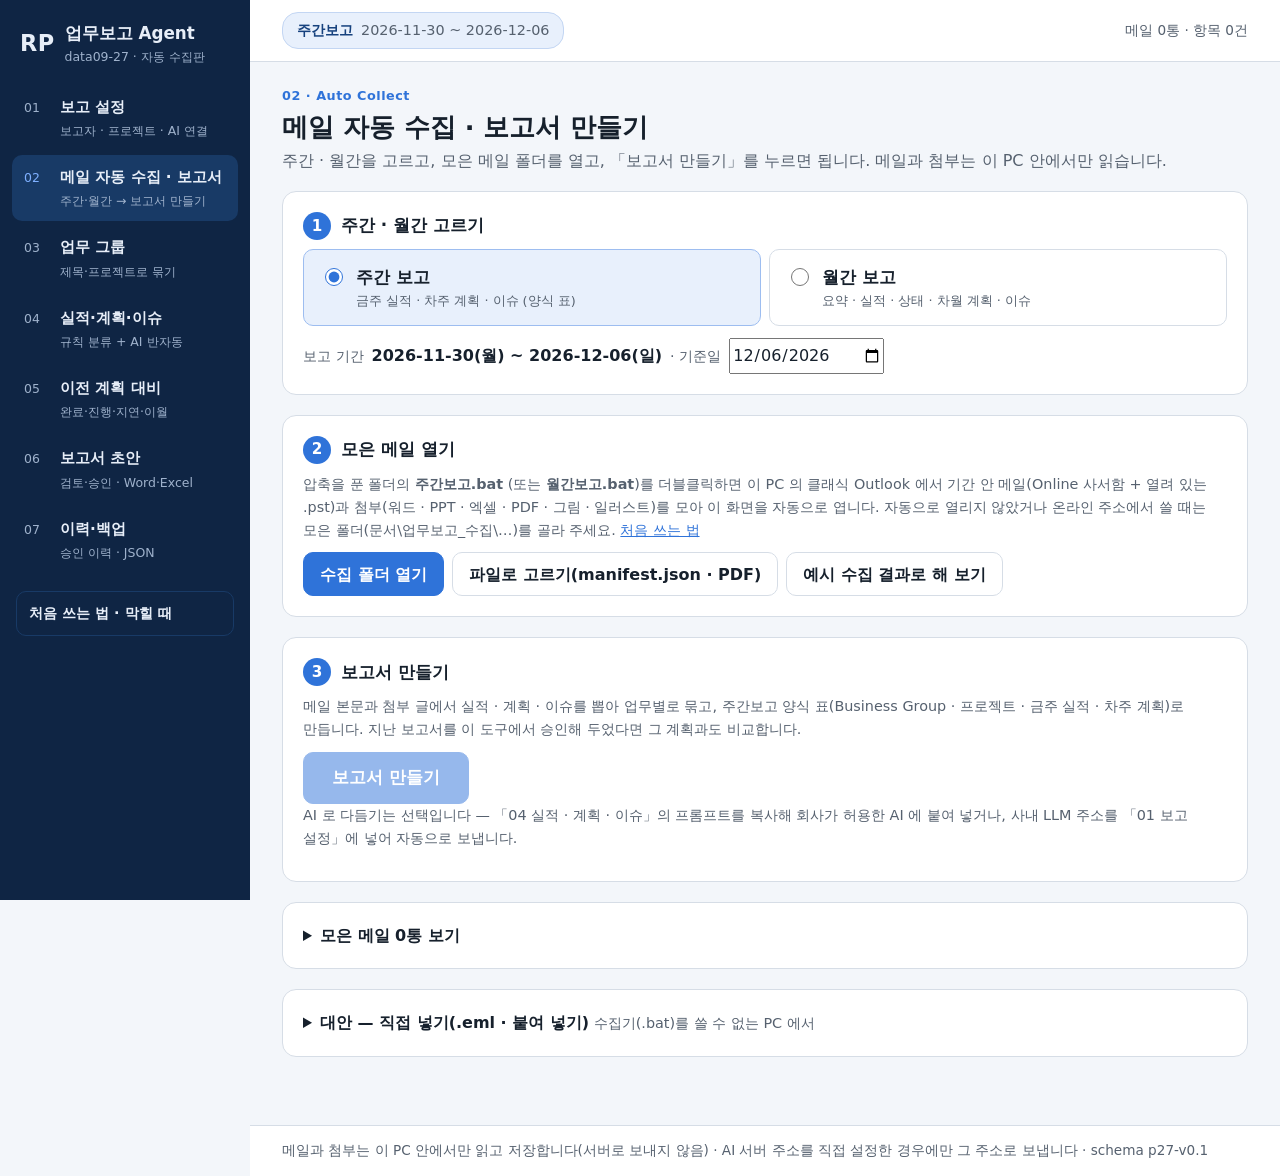
==== index.html @ 0776543c "1단계 개발 — 업무보고 자동생성 Agent(data09-10 과제 B 에서 분리한 자동화판) - 주간보고.bat · 월간보고.bat → 내 PC 수집기(PowerShell · 클" ====
<!doctype html>
<html lang="ko">
<head>
  <meta charset="utf-8">
  <meta name="viewport" content="width=device-width, initial-scale=1">
  <title>업무보고 자동생성 Agent</title>
  <meta name="description" content="주간·월간을 고르면 내 PC 의 클래식 Outlook(Online 사서함 + .pst)에서 기간 안 메일과 첨부(워드·PPT·엑셀·PDF·그림·일러스트)를 모아, 근거 메일이 붙은 주간·월간 업무보고 초안을 만드는 도구(data09-27)">
  <meta name="robots" content="noindex">
  <link rel="stylesheet" href="css/style.css">
</head>
<body class="task-b">
  <a class="skip" href="#main">본문으로 건너뛰기</a>
  <div class="shell">
    <aside class="side" aria-label="주 메뉴">
      <a class="brand" href="#/make">
        <span class="brand-mark" aria-hidden="true">RP</span>
        <span class="brand-text">
          <span class="brand-name">업무보고 Agent</span>
          <span class="brand-sub">data09-27 · 자동 수집판</span>
        </span>
      </a>
      <nav class="nav" id="nav"></nav>
      <a class="side-switch" href="guide.html">처음 쓰는 법 · 막힐 때</a>
    </aside>

    <div class="body">
      <header class="topbar">
        <a class="scope-chip" id="scopeChip" href="#/make"></a>
        <span class="topbar-note" id="storeNote"></span>
      </header>
      <div id="sampleBanner" class="sample-banner" hidden></div>
      <main id="main" class="main" tabindex="-1"></main>
      <footer class="site-footer">
        메일과 첨부는 이 PC 안에서만 읽고 저장합니다(서버로 보내지 않음) · AI 서버 주소를 직접 설정한 경우에만 그 주소로 보냅니다 · schema <span id="schemaVer"></span>
      </footer>
    </div>
  </div>

  <div id="toast" class="toast" role="status" aria-live="polite" hidden></div>

  <dialog id="dialog" class="dialog">
    <form method="dialog" class="dialog-body">
      <h2 id="dialogTitle"></h2>
      <div id="dialogContent"></div>
      <div class="dialog-actions" id="dialogActions"></div>
    </form>
  </dialog>

  <!-- 로컬 파일(file://)로 열어도 돌도록 module 이 아닌 일반 스크립트로 불러옵니다. pdf.js 는 PDF 첨부를 읽을 때만 불러옵니다 -->
  <script src="vendor/xlsx.full.min.js"></script>
  <script src="vendor/jszip.min.js"></script>
  <script src="js/report-logic.js"></script>
  <script src="js/collect-logic.js"></script>
  <script src="js/sample-collect.js"></script>
  <script src="js/readers.js"></script>
  <script src="js/ai-endpoint.js"></script>
  <script src="js/ai-panel.js"></script>
  <script src="js/app.js"></script>
</body>
</html>
---- css/style.css ----
/* Design Benchmarking Agent — 1단계 화면 스타일
   화면 구성은 제출자 웹 프로토타입(짙은 남색 사이드바 + 밝은 본문 + 파란 강조)을 따릅니다.
   360px 까지 반응형, 좁은 화면에서는 사이드바가 위쪽 메뉴로 바뀝니다. */
:root {
  --container-pad: 16px;
  --bg: #f3f6fa;
  --surface: #ffffff;
  --text: #16202c;
  --muted: #56616f;
  --line: #d6dde6;
  --primary: #2f73d9;
  --primary-dark: #215cb4;
  --primary-soft: #e8f0fc;
  --on-primary: #ffffff;
  --side: #0f2544;
  --side-2: #183a66;
  --on-side: #e7eef8;
  --on-side-muted: #9fb2cc;
  --danger: #b3261e;
  --warn-bg: #fff4d6;
  --ok: #1b6e3a;
  --fact: #1b6e3a;
  --obs: #8a4b00;
  --radius: 10px;
}
@media (min-width: 640px) { :root { --container-pad: 24px; } }
@media (min-width: 1024px) { :root { --container-pad: 32px; } }

*, *::before, *::after { box-sizing: border-box; }
html { -webkit-text-size-adjust: 100%; }
body {
  margin: 0;
  background: var(--bg);
  color: var(--text);
  font-family: "Pretendard", "Apple SD Gothic Neo", "Malgun Gothic", "Noto Sans KR", system-ui, sans-serif;
  font-size: 16px;
  line-height: 1.6;
  word-break: keep-all;
  overflow-wrap: break-word;
}
button, input, select, textarea { font: inherit; color: inherit; }
input[type="file"] { max-width: 100%; }
img { max-width: 100%; display: block; }
h1, h2, h3 { line-height: 1.3; margin: 0 0 .5em; }
h1 { font-size: 1.6rem; }
h2 { font-size: 1.2rem; }
h3 { font-size: 1.05rem; }
p { margin: 0 0 .75em; }
a { color: var(--primary); }
.sr { position: absolute; width: 1px; height: 1px; overflow: hidden; clip: rect(0 0 0 0); white-space: nowrap; }
.skip { position: absolute; left: -999px; }
.skip:focus { left: 8px; top: 8px; background: #fff; padding: 8px; z-index: 50; }
[hidden] { display: none !important; }

/* ── 뼈대: 사이드바 + 본문 ─────────────────── */
.shell { display: grid; grid-template-columns: 250px minmax(0, 1fr); min-height: 100vh; }
.side { background: var(--side); color: var(--on-side); padding: 20px 12px; position: sticky; top: 0; height: 100vh; overflow-y: auto; }
.brand { display: flex; align-items: center; gap: 10px; text-decoration: none; color: var(--on-side); padding: 0 8px 18px; }
.brand-mark { font-weight: 800; font-size: 1.4rem; letter-spacing: .02em; }
.brand-text { display: flex; flex-direction: column; min-width: 0; }
.brand-name { font-weight: 800; font-size: 1.05rem; }
.brand-sub { font-size: .78rem; color: var(--on-side-muted); }
.nav { display: flex; flex-direction: column; gap: 4px; }
.nav a {
  display: grid; grid-template-columns: 28px minmax(0, 1fr); gap: 2px 8px; align-items: baseline;
  padding: 10px 12px; border-radius: var(--radius); color: var(--on-side); text-decoration: none;
}
.nav a .no { font-size: .78rem; color: var(--on-side-muted); }
.nav a .t { font-weight: 700; font-size: .95rem; }
.nav a .s { grid-column: 2; font-size: .78rem; color: var(--on-side-muted); }
.nav a:hover { background: rgba(255, 255, 255, .06); }
.nav a[aria-current="page"] { background: var(--side-2); }
.nav a[aria-current="page"] .no { color: #7fb0ff; }

.body { min-width: 0; display: flex; flex-direction: column; }
.topbar {
  display: flex; flex-wrap: wrap; align-items: center; gap: 8px 16px;
  padding: 12px var(--container-pad); background: var(--surface); border-bottom: 1px solid var(--line);
  position: sticky; top: 0; z-index: 10;
}
.scope-chip {
  display: inline-flex; flex-wrap: wrap; gap: 2px 8px; align-items: center; min-width: 0; max-width: 100%;
  padding: 6px 14px; border-radius: 16px; background: var(--primary-soft); border: 1px solid #c3d6f3;
  color: #17427e; font-weight: 700; font-size: .9rem; text-decoration: none;
}
.scope-chip .dim { font-weight: 500; color: var(--muted); }
.topbar-note { margin-left: auto; font-size: .85rem; color: var(--muted); }
.sample-banner { background: var(--warn-bg); border-bottom: 1px solid #e8cf85; color: #5a4400; font-size: .92rem; padding: 8px var(--container-pad); }
.main { padding: 24px var(--container-pad) 48px; width: 100%; max-width: calc(1280px + 2 * var(--container-pad)); }
.main:focus { outline: none; }
.site-footer { margin-top: auto; border-top: 1px solid var(--line); background: var(--surface); color: var(--muted); font-size: .85rem; padding: 14px var(--container-pad); }

@media (max-width: 1023px) {
  .shell { grid-template-columns: minmax(0, 1fr); }
  .side { position: static; height: auto; padding: 12px var(--container-pad); }
  .brand { padding: 0 0 10px; }
  .nav { flex-direction: row; flex-wrap: wrap; gap: 4px; }
  .nav a { display: inline-flex; gap: 6px; padding: 6px 10px; }
  .nav a .s { display: none; }
  .topbar { position: static; }
}

/* ── 공통 부품 ─────────────────────────── */
.stage { font-size: .8rem; font-weight: 800; color: var(--primary); letter-spacing: .04em; margin-bottom: 4px; }
.page-head { display: flex; flex-wrap: wrap; align-items: flex-end; gap: 8px 16px; margin-bottom: 18px; }
.page-head .titles { margin-right: auto; min-width: 0; }
.page-head h1 { margin: 0; }
.page-head .lead { color: var(--muted); margin: 4px 0 0; }
.card { background: var(--surface); border: 1px solid var(--line); border-radius: 14px; padding: 20px; margin-bottom: 20px; min-width: 0; }
.card > h2 { font-size: 1.05rem; }
.note { color: var(--muted); font-size: .9rem; }
.grid-2 { display: grid; grid-template-columns: repeat(2, minmax(0, 1fr)); gap: 20px; }
@media (max-width: 900px) { .grid-2 { grid-template-columns: minmax(0, 1fr); } }

.btn {
  display: inline-flex; align-items: center; justify-content: center; gap: 8px;
  min-height: 44px; padding: 8px 16px; border-radius: var(--radius);
  border: 1px solid var(--line); background: var(--surface); cursor: pointer; font-weight: 700; text-decoration: none; color: var(--text);
}
.btn:hover { border-color: var(--primary); }
.btn:disabled { opacity: .5; cursor: not-allowed; }
.btn-primary { background: var(--primary); color: var(--on-primary); border-color: var(--primary); }
.btn-primary:hover { background: var(--primary-dark); }
.btn-danger { color: var(--danger); border-color: var(--danger); }
.btn-sm { min-height: 36px; padding: 4px 12px; font-size: .9rem; }
.btn-big { min-height: 52px; font-size: 1.05rem; padding: 12px 28px; }
.btn-row { display: flex; flex-wrap: wrap; gap: 8px; }

/* 선택 칸(Scope Setup) */
.seg { display: flex; flex-wrap: wrap; gap: 8px; }
.opt-grid { display: grid; grid-template-columns: repeat(auto-fill, minmax(180px, 1fr)); gap: 10px; }
.opt {
  position: relative; display: flex; gap: 10px; align-items: flex-start; padding: 10px 12px; min-height: 52px;
  border: 1px solid var(--line); border-radius: var(--radius); background: var(--surface); cursor: pointer; min-width: 0;
}
.opt input { margin-top: 4px; flex: none; width: 18px; height: 18px; accent-color: var(--primary); }
.opt .t { font-weight: 700; display: block; }
.opt .s { font-size: .8rem; color: var(--muted); display: block; }
.opt:has(input:checked) { background: var(--primary-soft); border-color: #9dbdf0; }
.opt .avail { font-size: .78rem; color: var(--muted); }
.opt .avail.zero { color: var(--obs); }
.summary { display: grid; grid-template-columns: max-content minmax(0, 1fr); gap: 6px 16px; margin: 0; }
.summary dt { color: var(--muted); font-size: .9rem; }
.summary dd { margin: 0; font-weight: 700; min-width: 0; }
.scope-id { font-family: ui-monospace, Menlo, Consolas, monospace; font-size: 1.15rem; color: #17427e; }

/* 양식 */
.form-grid { display: grid; grid-template-columns: repeat(3, minmax(0, 1fr)); gap: 14px 18px; }
.form-grid .span-all { grid-column: 1 / -1; }
@media (max-width: 1100px) { .form-grid { grid-template-columns: repeat(2, minmax(0, 1fr)); } }
@media (max-width: 560px) { .form-grid { grid-template-columns: minmax(0, 1fr); } }
.field { display: flex; flex-direction: column; gap: 4px; min-width: 0; }
.field > span { font-weight: 700; font-size: .9rem; }
.field > span .req { color: var(--danger); margin-left: 4px; }
.field input, .field select, .field textarea {
  width: 100%; min-height: 44px; padding: 8px 10px; border: 1px solid var(--line); border-radius: var(--radius); background: var(--surface);
}
.field textarea { min-height: 80px; resize: vertical; }
.field .hint { font-size: .82rem; color: var(--muted); }
.field .err { color: var(--danger); font-size: .88rem; }
.field.invalid input, .field.invalid select, .field.invalid textarea { border-color: var(--danger); }
fieldset.block { border: 1px solid var(--line); border-radius: 14px; padding: 16px 18px 18px; margin: 0 0 18px; background: var(--surface); min-width: 0; }
fieldset.block legend { font-weight: 800; padding: 0 6px; }
.kind { display: inline-block; font-size: .75rem; font-weight: 800; padding: 1px 8px; border-radius: 999px; margin-left: 6px; vertical-align: middle; }
.kind.fact { background: #e3f3e8; color: var(--fact); }
.kind.obs { background: #fdf0dc; color: var(--obs); }
.kind.meta { background: #eef1f5; color: var(--muted); }
.submit-bar { display: flex; justify-content: flex-end; gap: 8px; flex-wrap: wrap; position: sticky; bottom: 0; background: var(--bg); padding: 12px 0; }

/* 이미지 목록(등록 화면) */
.media-list { display: grid; grid-template-columns: repeat(auto-fill, minmax(200px, 1fr)); gap: 12px; margin-top: 12px; }
.media-item { border: 1px solid var(--line); border-radius: var(--radius); padding: 8px; display: flex; flex-direction: column; gap: 6px; min-width: 0; background: #fafbfd; }
.media-item .thumb { aspect-ratio: 4 / 3; background: #e9eef4; border-radius: 6px; display: flex; align-items: center; justify-content: center; overflow: hidden; color: var(--muted); font-size: .85rem; text-align: center; padding: 6px; }
.media-item .thumb img { width: 100%; height: 100%; object-fit: contain; }
.media-item select, .media-item input { width: 100%; min-height: 38px; padding: 4px 8px; border: 1px solid var(--line); border-radius: 8px; background: #fff; }

/* 표 */
.table-wrap { overflow-x: auto; border: 1px solid var(--line); border-radius: var(--radius); background: var(--surface); }
table.list { width: 100%; border-collapse: collapse; font-size: .92rem; }
table.list th, table.list td { padding: 8px 10px; border-bottom: 1px solid var(--line); text-align: left; vertical-align: top; }
table.list th { background: #eef2f7; white-space: nowrap; }
table.list td.num, table.list th.num { text-align: right; white-space: nowrap; }
table.list td.zero { color: #a3adba; }
table.list tr.differs td { background: #fffaf0; }
table.list td.blk { color: var(--muted); font-size: .82rem; white-space: nowrap; }
.heat-1 { background: #eef4fd; } .heat-2 { background: #d9e7fb; } .heat-3 { background: #bcd4f7; }

/* 통계 타일 */
.tiles { display: grid; grid-template-columns: repeat(4, minmax(0, 1fr)); gap: 12px; margin-bottom: 20px; }
@media (max-width: 900px) { .tiles { grid-template-columns: repeat(2, minmax(0, 1fr)); } }
.tile { background: var(--surface); border: 1px solid var(--line); border-radius: 14px; padding: 14px 16px; min-width: 0; }
.tile .k { font-size: .85rem; color: var(--muted); }
.tile .v { font-size: 1.6rem; font-weight: 800; }

/* 갤러리 */
.filters { display: grid; grid-template-columns: repeat(auto-fit, minmax(150px, 1fr)); gap: 12px; align-items: end; }
.gallery { display: grid; grid-template-columns: repeat(auto-fill, minmax(230px, 1fr)); gap: 16px; }
.mcard { background: var(--surface); border: 1px solid var(--line); border-radius: 14px; overflow: hidden; display: flex; flex-direction: column; min-width: 0; }
.mcard.picked { border-color: var(--primary); box-shadow: 0 0 0 2px var(--primary-soft); }
.mcard .img { aspect-ratio: 4 / 3; background: #e9eef4; display: flex; align-items: center; justify-content: center; color: var(--muted); font-size: .9rem; }
.mcard .img img { width: 100%; height: 100%; object-fit: contain; }
.mcard .bd { padding: 12px 14px; display: flex; flex-direction: column; gap: 6px; flex: 1; }
.mcard .nm { font-weight: 800; }
.mcard .nm a { color: var(--text); text-decoration: none; }
.mcard .nm a:hover { color: var(--primary); }
.mcard .spec { font-size: .85rem; color: var(--muted); }
.mcard .ft { display: flex; flex-wrap: wrap; gap: 6px; padding: 0 14px 14px; }
.tags { display: flex; flex-wrap: wrap; gap: 6px; }
.tag { display: inline-block; padding: 2px 10px; border-radius: 999px; background: var(--primary-soft); color: #17427e; font-size: .78rem; font-weight: 700; }
.tag.muted { background: #eef1f5; color: var(--muted); }
.tag.warn { background: #fdecea; color: #7a1c14; }
.tag.ok { background: #e3f3e8; color: var(--ok); }

/* Side-by-Side */
.sbs { display: grid; gap: 12px; }
.sbs-row { display: grid; grid-template-columns: 120px repeat(var(--n), minmax(0, 1fr)); gap: 12px; align-items: start; }
.sbs-row .lab { font-weight: 800; font-size: .9rem; padding-top: 6px; }
.sbs-cell { background: var(--surface); border: 1px solid var(--line); border-radius: 10px; min-width: 0; overflow: hidden; }
.sbs-cell .img { aspect-ratio: 4 / 3; background: #e9eef4; display: flex; align-items: center; justify-content: center; color: var(--muted); font-size: .85rem; text-align: center; padding: 4px; }
.sbs-cell .img img { width: 100%; height: 100%; object-fit: contain; }
.sbs-cell .cap { padding: 6px 10px; font-weight: 700; font-size: .9rem; }
@media (max-width: 700px) {
  .sbs-row { grid-template-columns: repeat(2, minmax(0, 1fr)); }
  .sbs-row .lab { grid-column: 1 / -1; padding-top: 0; }
}

/* 상세 */
.detail-top { display: grid; grid-template-columns: minmax(0, 3fr) minmax(0, 2fr); gap: 20px; }
@media (max-width: 900px) { .detail-top { grid-template-columns: minmax(0, 1fr); } }
.viewer .main-img { aspect-ratio: 4 / 3; background: #e9eef4; border-radius: 10px; display: flex; align-items: center; justify-content: center; overflow: hidden; color: var(--muted); }
.viewer .main-img img { width: 100%; height: 100%; object-fit: contain; }
.thumbs { display: flex; flex-wrap: wrap; gap: 8px; margin-top: 10px; }
.thumbs button { border: 2px solid var(--line); border-radius: 8px; background: #fff; padding: 4px 8px; cursor: pointer; font-size: .82rem; font-weight: 700; min-height: 36px; }
.thumbs button[aria-pressed="true"] { border-color: var(--primary); color: var(--primary); }
dl.kvs { display: grid; grid-template-columns: max-content minmax(0, 1fr); gap: 4px 14px; margin: 0; font-size: .92rem; }
dl.kvs dt { color: var(--muted); }
dl.kvs dd { margin: 0; min-width: 0; }
.blocks { display: grid; grid-template-columns: repeat(2, minmax(0, 1fr)); gap: 16px; }
@media (max-width: 900px) { .blocks { grid-template-columns: minmax(0, 1fr); } }

/* 가져오기 */
.map-grid { display: grid; grid-template-columns: repeat(auto-fill, minmax(260px, 1fr)); gap: 10px 16px; }
.map-row { display: flex; flex-direction: column; gap: 4px; min-width: 0; border: 1px solid var(--line); border-radius: 10px; padding: 8px 10px; background: #fafbfd; }
.map-row .col { font-weight: 800; }
.map-row .ex { font-size: .8rem; color: var(--muted); overflow: hidden; text-overflow: ellipsis; white-space: nowrap; }
.map-row select { min-height: 38px; border: 1px solid var(--line); border-radius: 8px; padding: 4px 8px; background: #fff; width: 100%; }

.alert { padding: 10px 14px; border-radius: var(--radius); margin: 10px 0; }
.alert.warn { background: #fdecea; color: #7a1c14; }
.alert.info { background: #eaf1fa; color: #123a66; }
.empty { text-align: center; padding: 40px 16px; color: var(--muted); }

/* 대화상자·알림 */
.dialog { border: none; border-radius: 12px; padding: 0; width: min(640px, calc(100vw - 32px)); max-height: calc(100vh - 32px); }
.dialog::backdrop { background: rgba(0, 0, 0, .45); }
.dialog-body { padding: 20px; }
.dialog-actions { display: flex; justify-content: flex-end; gap: 8px; margin-top: 16px; flex-wrap: wrap; }
.toast { position: fixed; left: 50%; bottom: 24px; transform: translateX(-50%); background: #1b2430; color: #fff; padding: 12px 18px; border-radius: var(--radius); z-index: 100; max-width: calc(100vw - 32px); }
.toast.error { background: var(--danger); }

/* 인쇄: 비교표만 */
/* ── 2026-09-29 추가: 07 Insight · 08 Report · 09 피드백 · 10 운영 루프 ── */
table.list td.up { background: #e3f4e8; }
table.list td.down { background: #fde8e6; }
table.list tr.sum th, table.list tr.sum td { background: #eef2f7; font-weight: 700; }
table.list td.pre { white-space: pre-line; min-width: 200px; }
.sw-grid { display: grid; grid-template-columns: repeat(auto-fit, minmax(min(100%, 260px), 1fr)); gap: 12px; }
.sw-card { border: 1px solid var(--line); border-radius: var(--radius); padding: 12px 14px; min-width: 0; }
.sw-card h3 { margin: 0 0 6px; }
.sw-card ul { margin: 2px 0 8px; padding-left: 20px; }
.sw-k { font-weight: 800; font-size: .88rem; }
.sw-k.ok { color: var(--ok); }
.sw-k.bad { color: var(--danger); }
ol.loop { list-style: none; margin: 0; padding: 0; display: grid; gap: 8px; }
ol.loop li { display: flex; flex-wrap: wrap; align-items: center; justify-content: space-between; gap: 8px; border: 1px solid var(--line); border-radius: var(--radius); padding: 6px 10px; }
ol.loop li.done { background: #eef8f1; border-color: #b9dfc5; }
ol.loop li .opt { border: 0; padding: 0; min-height: 44px; flex: 1 1 220px; }
.nav a .s.badge-warn { color: #ffd98a; font-weight: 700; }
.rp-screen { padding: 24px; }
.rp-screen .rp-fb { margin-top: 8px; }

@media print {
  .side, .topbar, .site-footer, .sample-banner, .no-print, .toast { display: none !important; }
  .shell { display: block; }
  body { background: #fff; font-size: 11pt; }
  .main { padding: 0; max-width: none; }
  .card { border: none; padding: 0; }
  .table-wrap { overflow: visible; border: none; }
  table.list th, table.list td { padding: 4px 6px; }
  .print-only { display: block !important; }
  .sbs-row { break-inside: avoid; }
}
.print-only { display: none; }

/* ── 과제 전환 링크 (2026-09-29, 과제 B 추가) ── */
.side-switch {
  display: block; margin: 18px 4px 0; padding: 10px 12px; border: 1px solid var(--side-2); border-radius: var(--radius);
  color: var(--on-side); text-decoration: none; font-weight: 700; font-size: .9rem;
}
.side-switch:hover { background: rgba(255, 255, 255, .06); }
@media (max-width: 1023px) { .side-switch { display: inline-block; margin: 8px 0 0; padding: 6px 10px; } }

/* ── 과제 B · 업무보고 Agent ── */
.drop { display: flex; flex-wrap: wrap; align-items: center; gap: 10px 16px; padding: 22px; border: 2px dashed var(--line); border-radius: 14px; background: #fafbfd; margin-bottom: 12px; }
.drop.over { border-color: var(--primary); background: var(--primary-soft); }
.btn input[type="file"] { position: absolute; width: 1px; height: 1px; overflow: hidden; clip: rect(0 0 0 0); }
.btn { position: relative; }
.pj-rows { display: grid; gap: 10px; margin-bottom: 12px; }
.pj-row { display: grid; grid-template-columns: minmax(0, 1fr) minmax(0, 2fr) auto; gap: 10px; align-items: end; }
@media (max-width: 700px) { .pj-row { grid-template-columns: minmax(0, 1fr); } }
.nowrap { white-space: nowrap; }
.att { font-size: .82rem; color: var(--muted); }
a.evlink { display: inline-block; margin: 0 6px 2px 0; font-weight: 800; font-size: .85rem; }
table.list.items td { min-width: 90px; }
table.list.items td.wide { min-width: 260px; }
table.list.items select, table.list.items input[type="text"], table.list.items input[type="date"], table.list.items textarea {
  width: 100%; min-height: 36px; padding: 4px 6px; border: 1px solid var(--line); border-radius: 8px; background: #fff;
}
table.list.items textarea { resize: vertical; }
table.list tr.excluded td { opacity: .5; }
table.list tr.inferred textarea { font-style: italic; }
.mono { font-family: ui-monospace, Menlo, Consolas, monospace; font-size: .85rem; }
.steps { margin: 8px 0 12px; padding-left: 22px; }
.steps li { margin: 4px 0; }
pre.mail-body { white-space: pre-wrap; word-break: keep-all; overflow-wrap: break-word; font-family: inherit; background: #fafbfd; border: 1px solid var(--line); border-radius: var(--radius); padding: 12px 14px; margin: 0 0 10px; }
.paper { padding: 28px; }
.paper .rp h1 { font-size: 1.4rem; }
.paper .rp h2 { font-size: 1.1rem; }
.paper .rp a.ev { text-decoration: none; }
@media (max-width: 700px) {
  .paper { padding: 16px; }
  .paper .rp table { display: block; overflow-x: auto; } /* 좁은 화면에서는 표만 옆으로 밀어 봅니다 */
}
@media print {
  .task-b .paper { border: none; padding: 0; }
}

/* 2026-09-29 오후 늦게 — 평가 8기준 표 · AI 연결 설정 */
.blocks > .span-all { grid-column: 1 / -1; }
.eval-table th[scope="row"] { min-width: 220px; }
.eval-table td select { min-width: 84px; }
.eval-table td input { min-width: 220px; width: 100%; }
.ai-send { display: inline-flex; align-items: center; flex-wrap: wrap; gap: 4px; }

/* 2026-09-30 — 보고서 목적별 비중 · Radar Chart · 내 PC 에서 쓰기 */
.weight-grid { display: grid; grid-template-columns: repeat(auto-fit, minmax(min(100%, 150px), 1fr)); gap: 10px; margin: 8px 0; }
.weight-grid input { width: 100%; }
.wt-ok { color: var(--ok); }
.wt-bad { color: var(--danger); }
.radar-box { margin-top: 12px; }
.radar-fig { margin: 0; display: flex; flex-wrap: wrap; gap: 12px 20px; align-items: center; }
.radar-fig svg { flex: 1 1 320px; min-width: 0; height: auto; }
.radar-fig figcaption { flex: 1 1 200px; min-width: 0; }
.radar-legend { list-style: none; margin: 0; padding: 0; font-size: .92rem; }
.radar-legend li { margin: 3px 0; }
.radar-legend .muted { color: var(--muted); }
.radar-key { display: inline-block; width: 20px; border-top: 3px solid; margin-right: 8px; vertical-align: middle; }
.local-use ol { margin: 0 0 12px; padding-left: 22px; }
.local-use li { margin: 4px 0; }

/* ── data09-27: 02 메일 자동 수집 · 보고서 (한 화면) ── */
.step h2 { display: flex; align-items: center; gap: 10px; }
.step-no { display: inline-grid; place-items: center; width: 28px; height: 28px; border-radius: 50%; background: var(--primary); color: var(--on-primary); font-size: .95rem; flex: none; }
.seg.big .opt { flex: 1 1 220px; padding: 14px 16px; }
.seg.big .opt .t { font-size: 1.05rem; }
.inline-row { display: flex; flex-wrap: wrap; align-items: center; gap: 6px 8px; margin-top: 12px; }
.inline-row input[type="date"] { min-height: 36px; }
.btn-lg { min-height: 52px; padding: 10px 28px; font-size: 1.05rem; }
.btn[disabled] { opacity: .5; cursor: not-allowed; }
.tile .v.small { font-size: 1.15rem; white-space: nowrap; }
.tile .note { margin-top: 2px; font-size: .8rem; }
.warn-text { color: var(--obs); }
details.card > summary { cursor: pointer; list-style-position: inside; }
details.card[open] > summary { margin-bottom: 12px; }
.att-detail { border-top: 1px solid var(--line); padding: 8px 0; }
.att-detail > summary { cursor: pointer; overflow-wrap: anywhere; }
.att .tag { margin-left: 4px; }
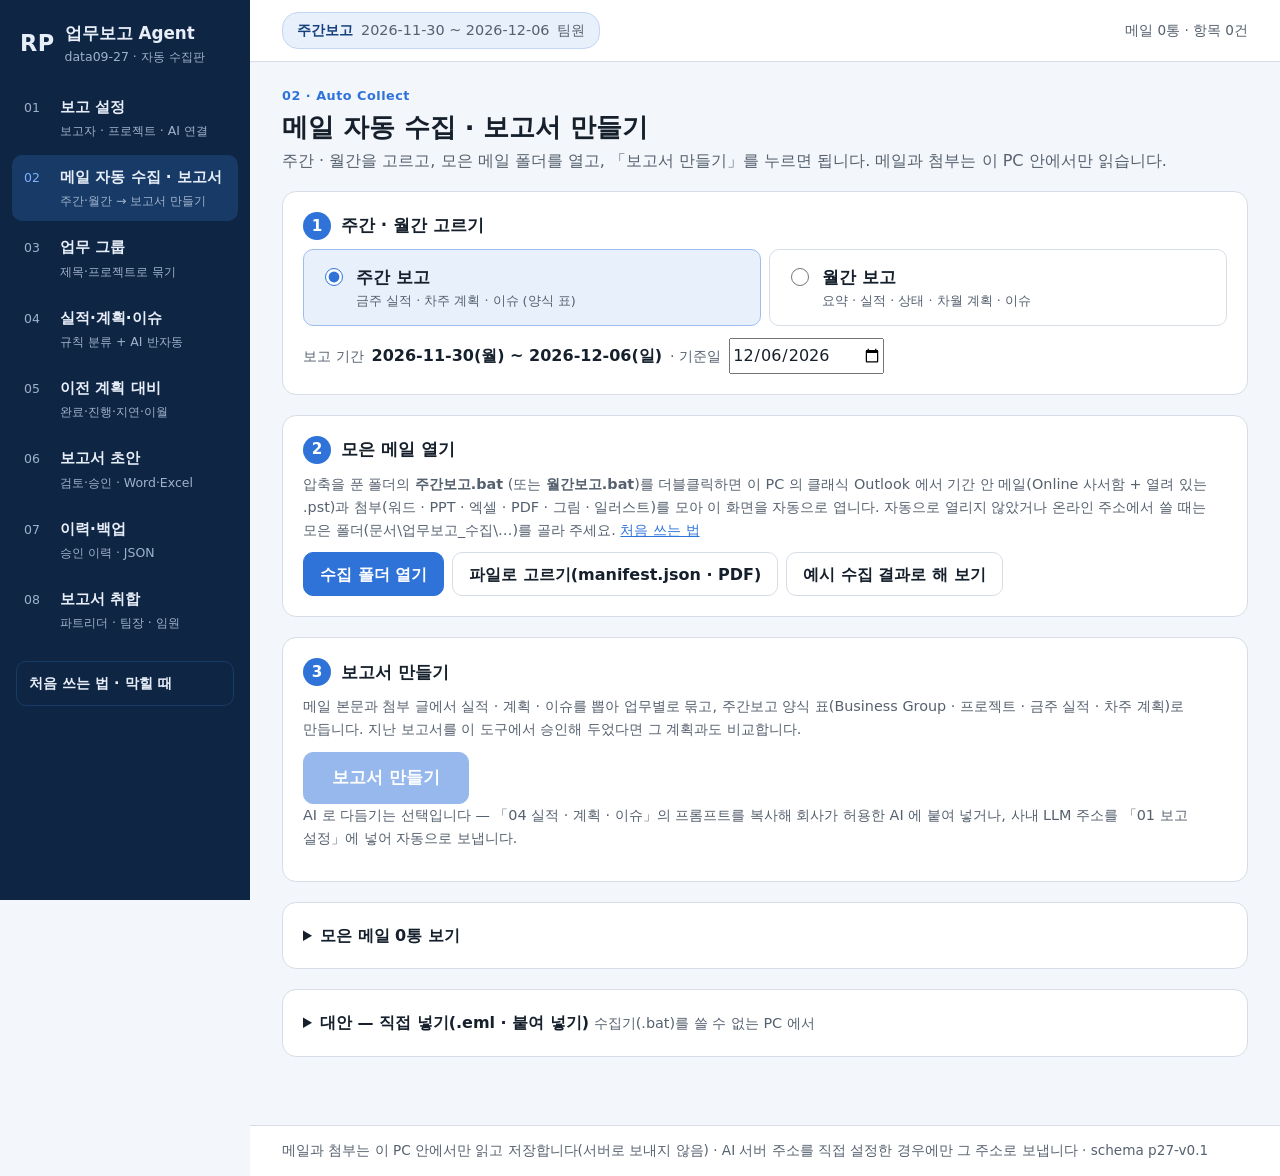
==== commit 9823a951: "확인 질문 답변 반영 — Online 받은·보낸만, 켜진 Outlook, 사내 LLM 권장, 보고 단계·보고서 취합 (기획서 v0.2) - 안내: 회사 Outlook PC 에서 실" ====
--- a/index.html
+++ b/index.html
@@ -50,6 +50,7 @@
   <script src="vendor/xlsx.full.min.js"></script>
   <script src="vendor/jszip.min.js"></script>
   <script src="js/report-logic.js"></script>
+  <script src="js/rollup-logic.js"></script>
   <script src="js/collect-logic.js"></script>
   <script src="js/sample-collect.js"></script>
   <script src="js/readers.js"></script>
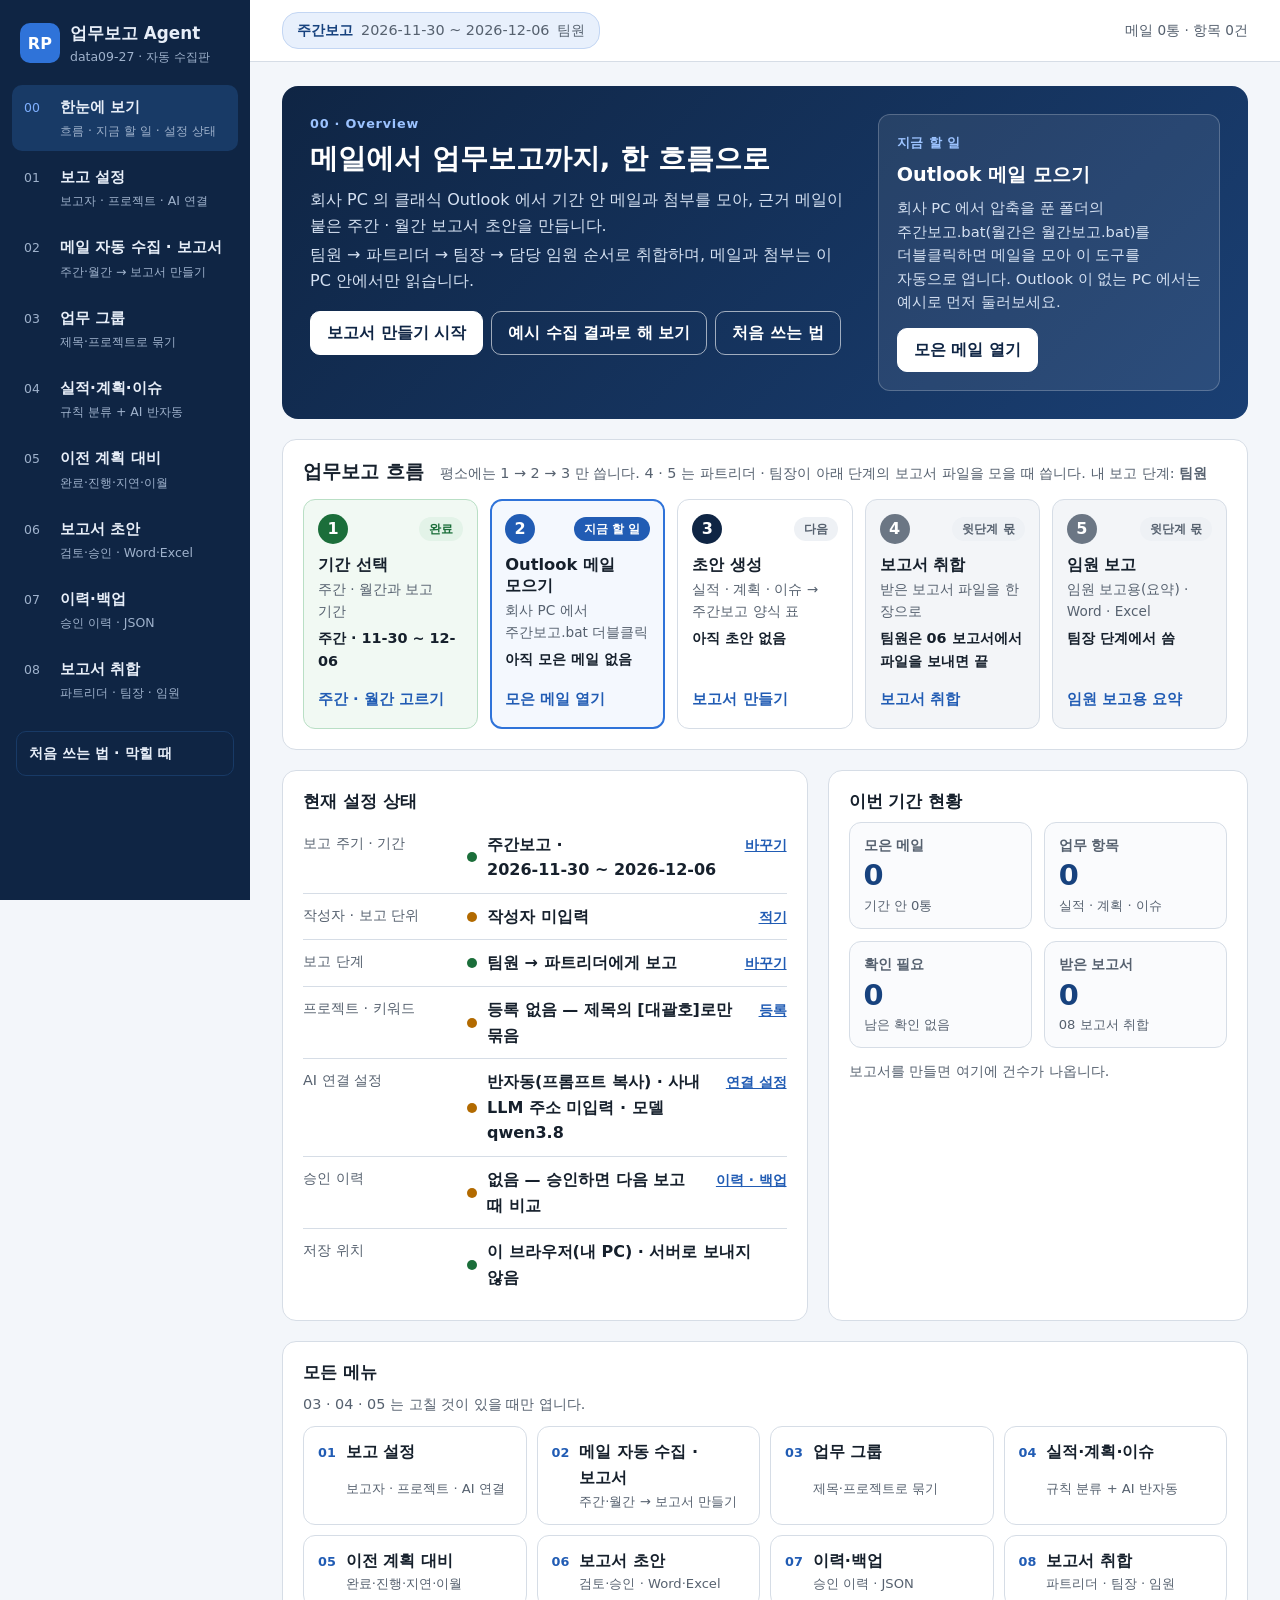
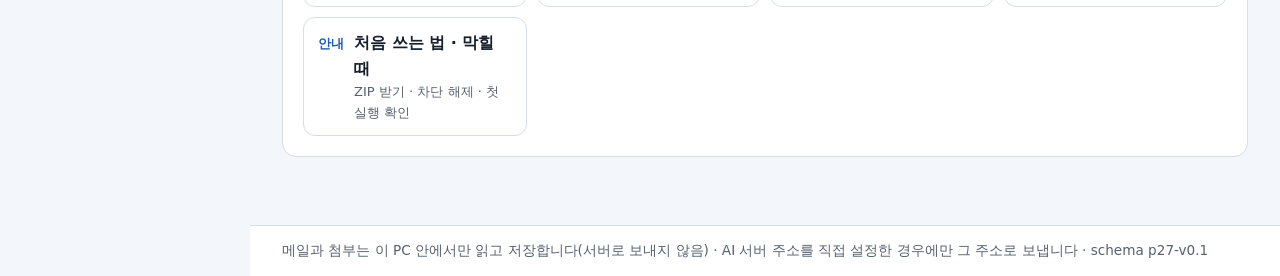
==== commit 42b10917: "메인 디자인 — 첫 화면 「00 한눈에 보기」(흐름 · 지금 할 일 · 설정 상태) (기획서 v0.4) - 새 첫 화면 #/home: 남색 머리 띠(설명 · 들어가기 버튼 · 지금" ====
--- a/index.html
+++ b/index.html
@@ -12,7 +12,7 @@
   <a class="skip" href="#main">본문으로 건너뛰기</a>
   <div class="shell">
     <aside class="side" aria-label="주 메뉴">
-      <a class="brand" href="#/make">
+      <a class="brand" href="#/home">
         <span class="brand-mark" aria-hidden="true">RP</span>
         <span class="brand-text">
           <span class="brand-name">업무보고 Agent</span>
--- a/css/style.css
+++ b/css/style.css
@@ -375,3 +375,88 @@
 .att-detail { border-top: 1px solid var(--line); padding: 8px 0; }
 .att-detail > summary { cursor: pointer; overflow-wrap: anywhere; }
 .att .tag { margin-left: 4px; }
+
+/* 2026-09-30 「메일로 송/수신」 — 받은 메일에서 찾은 보고서 파일 · 임원 보고용 요약 미리보기 */
+.found { border: 1px solid var(--line); border-radius: 12px; padding: 12px 14px; margin-bottom: 12px; background: #fafbfd; }
+.found h3 { margin: 0 0 8px; font-size: 1rem; }
+.found td .tag + .tag { margin-left: 4px; }
+.exec-preview { display: block; width: 100%; min-height: 520px; border: 1px solid var(--line); border-radius: 8px; background: #fff; margin-top: 8px; }
+
+/* ── 2026-09-30 「메인디자인 요청드립니다」 — 00 한눈에 보기(첫 화면) ──
+   남색 머리 띠(흐름 소개 + 지금 할 일) → 흐름 다섯 단계 → 설정 상태 · 이번 기간 현황 → 모든 메뉴.
+   색은 기존 토큰(남색 사이드바 · 파란 강조)을 그대로 쓰고, 글자 대비는 모두 4.5:1 이상으로 계산해 골랐습니다. */
+.brand-mark { display: inline-grid; place-items: center; width: 40px; height: 40px; border-radius: 10px; background: var(--primary); color: var(--on-primary); font-size: 1rem; flex: none; }
+.home > * { margin-bottom: 20px; }
+.hero {
+  display: grid; grid-template-columns: minmax(0, 1.6fr) minmax(0, 1fr); gap: 20px; align-items: stretch;
+  background: linear-gradient(135deg, #0f2544 0%, #1a3f73 100%); color: #ffffff; border-radius: 16px; padding: 28px;
+}
+.hero-eyebrow { margin: 0 0 6px; font-size: .8rem; font-weight: 800; letter-spacing: .06em; color: #9cc3ff; }
+.hero h1 { color: #ffffff; font-size: 1.75rem; margin: 0 0 10px; }
+.hero-lead { color: #d5e1f2; margin: 0 0 4px; }
+.hero-actions { display: flex; flex-wrap: wrap; gap: 8px; margin-top: 18px; }
+.btn-hero { background: #ffffff; color: #0f2544; border-color: #ffffff; }
+.btn-hero:hover { background: #e8f0fc; border-color: #e8f0fc; }
+.btn-ghost { background: transparent; color: #ffffff; border-color: rgba(255, 255, 255, .6); }
+.btn-ghost:hover { background: rgba(255, 255, 255, .1); border-color: #ffffff; }
+.hero-next { display: flex; flex-direction: column; gap: 6px; background: rgba(255, 255, 255, .08); border: 1px solid rgba(255, 255, 255, .22); border-radius: 12px; padding: 18px; min-width: 0; }
+.hero-next p { margin: 0; }
+.hero-next-k { font-size: .8rem; font-weight: 800; letter-spacing: .04em; color: #9cc3ff; }
+.hero-next-t { font-size: 1.2rem; font-weight: 800; color: #ffffff; }
+.hero-next-s { color: #d5e1f2; font-size: .92rem; flex: 1; }
+.hero-next .btn { align-self: flex-start; margin-top: 8px; }
+@media (max-width: 900px) { .hero { grid-template-columns: minmax(0, 1fr); padding: 22px 18px; } .hero h1 { font-size: 1.45rem; } }
+
+.sec-head { display: flex; flex-wrap: wrap; align-items: baseline; gap: 4px 16px; margin-bottom: 14px; }
+.sec-head h2 { margin: 0; }
+.sec-head .note { margin: 0; }
+ol.flow { list-style: none; margin: 0; padding: 0; display: grid; gap: 12px; grid-template-columns: minmax(0, 1fr); }
+@media (min-width: 640px) { ol.flow { grid-template-columns: repeat(2, minmax(0, 1fr)); } ol.flow > li:last-child { grid-column: 1 / -1; } }
+@media (min-width: 1200px) { ol.flow { grid-template-columns: repeat(5, minmax(0, 1fr)); } ol.flow > li:last-child { grid-column: auto; } }
+.flow-step { display: flex; flex-direction: column; gap: 4px; border: 1px solid var(--line); border-radius: 12px; padding: 14px; background: var(--surface); min-width: 0; }
+.flow-step h3 { margin: 6px 0 0; font-size: 1.02rem; }
+.flow-step p { margin: 0; }
+.flow-top { display: flex; align-items: center; justify-content: space-between; gap: 8px; }
+.flow-no { display: inline-grid; place-items: center; width: 30px; height: 30px; border-radius: 50%; background: var(--side); color: #ffffff; font-weight: 800; flex: none; }
+.flow-state { font-size: .78rem; font-weight: 800; padding: 2px 10px; border-radius: 999px; background: #eef1f5; color: var(--muted); white-space: nowrap; }
+.flow-sub { font-size: .85rem; color: var(--muted); }
+.flow-now { font-size: .9rem; font-weight: 700; color: var(--text); flex: 1; }
+.flow-go { align-self: flex-start; margin-top: 6px; font-weight: 800; font-size: .92rem; color: var(--primary-dark); text-decoration: none; padding: 4px 0; }
+.flow-go:hover { text-decoration: underline; }
+.flow-step.done { background: #f1f9f3; border-color: #b9dfc5; }
+.flow-step.done .flow-state { background: #e3f3e8; color: var(--ok); }
+.flow-step.done .flow-no { background: var(--ok); }
+.flow-step.now { border: 2px solid var(--primary); background: #f4f8fe; padding: 13px; }
+.flow-step.now .flow-state { background: var(--primary-dark); color: #ffffff; }
+.flow-step.now .flow-no { background: var(--primary-dark); }
+.flow-step.upper { background: #f3f5f8; }
+.flow-step.upper .flow-no { background: #6b7684; }
+
+.home-grid { display: grid; grid-template-columns: minmax(0, 1.25fr) minmax(0, 1fr); gap: 20px; }
+.home-grid > .card { margin-bottom: 0; }
+@media (max-width: 1100px) { .home-grid { grid-template-columns: minmax(0, 1fr); } }
+dl.stat-list { margin: 0; display: grid; gap: 0; }
+.stat-row { display: grid; grid-template-columns: 9.5em minmax(0, 1fr); gap: 4px 12px; padding: 10px 0; border-bottom: 1px solid var(--line); }
+.stat-row:last-child { border-bottom: 0; }
+.stat-row dt { color: var(--muted); font-size: .9rem; }
+.stat-row dd { margin: 0; display: flex; flex-wrap: wrap; align-items: baseline; gap: 4px 10px; min-width: 0; font-weight: 700; }
+.stat-v { min-width: 0; flex: 1 1 12em; }
+.stat-fix { font-size: .85rem; font-weight: 700; color: var(--primary-dark); white-space: nowrap; }
+.dot { display: inline-block; width: 10px; height: 10px; border-radius: 50%; flex: none; align-self: center; }
+.dot.ok { background: var(--ok); }
+.dot.warn { background: #b26a00; }
+@media (max-width: 560px) { .stat-row { grid-template-columns: minmax(0, 1fr); } }
+.kpis { display: grid; grid-template-columns: repeat(2, minmax(0, 1fr)); gap: 12px; margin-bottom: 12px; }
+.kpi { display: flex; flex-direction: column; gap: 2px; border: 1px solid var(--line); border-radius: 12px; padding: 12px 14px; min-width: 0; background: #fafbfd; }
+.kpi-k { font-size: .85rem; color: var(--muted); font-weight: 700; }
+.kpi-v { font-size: 1.8rem; font-weight: 800; line-height: 1.2; color: #17427e; }
+.kpi-s { font-size: .82rem; color: var(--muted); }
+.kpi.warn { background: var(--warn-bg); border-color: #e8cf85; }
+.kpi.warn .kpi-k, .kpi.warn .kpi-s, .kpi.warn .kpi-v { color: #5a4400; }
+.kpi.warn a { color: #5a4400; font-weight: 800; }
+.menu-grid { display: grid; grid-template-columns: repeat(auto-fill, minmax(min(100%, 210px), 1fr)); gap: 10px; }
+.menu-card { display: grid; grid-template-columns: auto minmax(0, 1fr); gap: 0 10px; align-items: baseline; padding: 12px 14px; border: 1px solid var(--line); border-radius: 12px; background: var(--surface); color: var(--text); text-decoration: none; min-width: 0; min-height: 44px; }
+.menu-card:hover { border-color: var(--primary); background: var(--primary-soft); }
+.menu-no { font-size: .8rem; font-weight: 800; color: var(--primary-dark); }
+.menu-t { font-weight: 800; }
+.menu-s { grid-column: 2; font-size: .82rem; color: var(--muted); }
